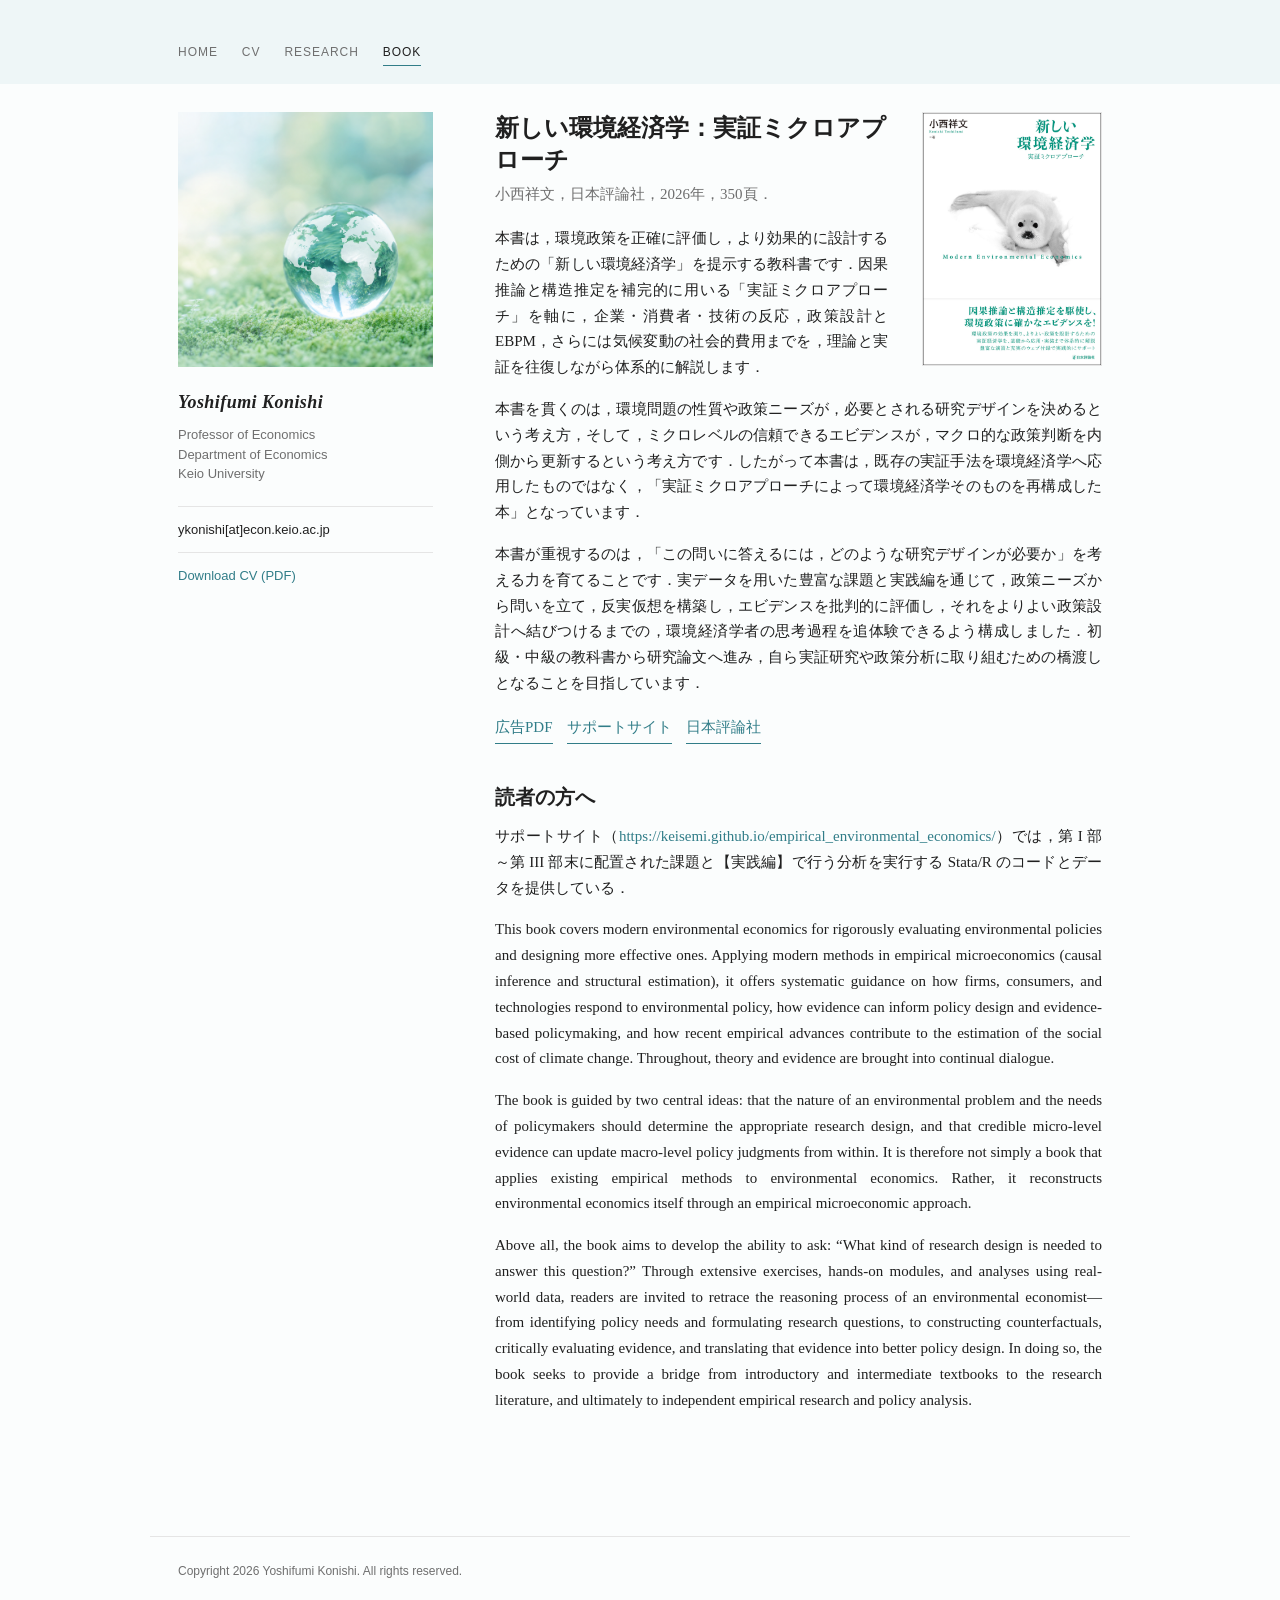
==== book.html @ 3ac6cdac "HP" ====
<!doctype html>
<html lang="ja">
<head>
  <meta charset="utf-8">
  <meta name="viewport" content="width=device-width, initial-scale=1">
  <title>Book | Yoshifumi Konishi</title>
  <meta name="description" content="新しい環境経済学: 実証ミクロアプローチ．小西祥文著．">
  <link rel="stylesheet" href="assets/styles.css">
</head>
<body>
  <header class="site-header">
    <div class="nav-wrap">
      <nav class="nav" aria-label="Main navigation">
        <a href="index.html">HOME</a>
        <a href="cv.html">CV</a>
        <a href="research.html">RESEARCH</a>
        <a href="book.html" aria-current="page">BOOK</a>
      </nav>
    </div>
  </header>

  <main class="page">
    <aside class="sidebar">
      <img class="portrait" src="assets/sidebar-globe-generated.png" alt="Glass globe on moss with a soft mint and light blue tone">
      <h1>Yoshifumi Konishi</h1>
      <p class="title">Professor of Economics<br>Department of Economics<br>Keio University</p>
      <div class="contact">
        ykonishi[at]econ.keio.ac.jp
      </div>
      <div class="quick-links">
        <a href="docs/CV_E.pdf">Download CV (PDF)</a>
      </div>
    </aside>

    <section class="content book-page">
      <div class="book-feature">
        <img class="book-cover" src="assets/mee-book-cover.jpg" alt="『新しい環境経済学』書影">
        <div>
          <h2 class="book-title">新しい環境経済学：実証ミクロアプローチ</h2>
          <p class="book-subtitle">小西祥文，日本評論社，2026年，350頁．</p>
          <p>本書は，環境政策を正確に評価し，より効果的に設計するための「新しい環境経済学」を提示する教科書です．因果推論と構造推定を補完的に用いる「実証ミクロアプローチ」を軸に，企業・消費者・技術の反応，政策設計とEBPM，さらには気候変動の社会的費用までを，理論と実証を往復しながら体系的に解説します．</p>
          <p>本書を貫くのは，環境問題の性質や政策ニーズが，必要とされる研究デザインを決めるという考え方，そして，ミクロレベルの信頼できるエビデンスが，マクロ的な政策判断を内側から更新するという考え方です．したがって本書は，既存の実証手法を環境経済学へ応用したものではなく，「実証ミクロアプローチによって環境経済学そのものを再構成した本」となっています．</p>
          <p>本書が重視するのは，「この問いに答えるには，どのような研究デザインが必要か」を考える力を育てることです．実データを用いた豊富な課題と実践編を通じて，政策ニーズから問いを立て，反実仮想を構築し，エビデンスを批判的に評価し，それをよりよい政策設計へ結びつけるまでの，環境経済学者の思考過程を追体験できるよう構成しました．初級・中級の教科書から研究論文へ進み，自ら実証研究や政策分析に取り組むための橋渡しとなることを目指しています．</p>
          <div class="book-actions">
            <a href="docs/mee-book-flyer.pdf">広告PDF</a>
            <a href="https://github.com/keisemi/empirical_environmental_economics">サポートサイト</a>
            <a href="https://www.nippyo.co.jp/shop">日本評論社</a>
          </div>
          <h3>読者の方へ</h3>
          <p>サポートサイト（<a href="https://keisemi.github.io/empirical_environmental_economics/">https://keisemi.github.io/empirical_environmental_economics/</a>）では，第 I 部～第 III 部末に配置された課題と【実践編】で行う分析を実行する Stata/R のコードとデータを提供している．</p>
          <p>This book covers modern environmental economics for rigorously evaluating environmental policies and designing more effective ones. Applying modern methods in empirical microeconomics (causal inference and structural estimation), it offers systematic guidance on how firms, consumers, and technologies respond to environmental policy, how evidence can inform policy design and evidence-based policymaking, and how recent empirical advances contribute to the estimation of the social cost of climate change. Throughout, theory and evidence are brought into continual dialogue.</p>
          <p>The book is guided by two central ideas: that the nature of an environmental problem and the needs of policymakers should determine the appropriate research design, and that credible micro-level evidence can update macro-level policy judgments from within. It is therefore not simply a book that applies existing empirical methods to environmental economics. Rather, it reconstructs environmental economics itself through an empirical microeconomic approach.</p>
          <p>Above all, the book aims to develop the ability to ask: “What kind of research design is needed to answer this question?” Through extensive exercises, hands-on modules, and analyses using real-world data, readers are invited to retrace the reasoning process of an environmental economist—from identifying policy needs and formulating research questions, to constructing counterfactuals, critically evaluating evidence, and translating that evidence into better policy design. In doing so, the book seeks to provide a bridge from introductory and intermediate textbooks to the research literature, and ultimately to independent empirical research and policy analysis.</p>
        </div>
      </div>
    </section>
  </main>

  <footer class="footer">Copyright 2026 Yoshifumi Konishi. All rights reserved.</footer>
</body>
</html>
---- assets/styles.css ----
:root {
  --serif-head: "Palatino Linotype", Palatino, "Book Antiqua", Georgia, serif;
  --ink: #202020;
  --muted: #6f6f6f;
  --line: #e5e5e5;
  --paper: #fbfdfd;
  --panel: #ffffff;
  --accent: #317d88;
  --accent-soft: #edf7f5;
  --mark: #556b72;
}

* {
  box-sizing: border-box;
}

body {
  margin: 0;
  color: var(--ink);
  background: var(--paper);
  font-family: "Avenir Next", Avenir, "Helvetica Neue", Helvetica, Arial, sans-serif;
  font-size: 15px;
  line-height: 1.72;
}

a {
  color: var(--accent);
  text-decoration: none;
}

a:hover {
  color: var(--mark);
  text-decoration: underline;
  text-underline-offset: 3px;
}

.site-header {
  background: #eef6f7;
}

.nav-wrap {
  max-width: 980px;
  margin: 0 auto;
  padding: 42px 28px 18px;
  display: flex;
  flex-direction: column;
  justify-content: space-between;
  align-items: flex-start;
  gap: 0;
}

.nav {
  display: flex;
  gap: 24px;
  font-size: 12px;
  text-transform: uppercase;
  letter-spacing: 0.08em;
}

.nav a {
  color: var(--muted);
  text-decoration: none;
  padding-bottom: 2px;
  border-bottom: 1px solid transparent;
}

.nav a[aria-current="page"],
.nav a:hover {
  color: var(--ink);
  border-bottom-color: var(--accent);
}

.page {
  max-width: 980px;
  margin: 0 auto;
  padding: 28px 28px 72px;
  display: grid;
  grid-template-columns: minmax(210px, 255px) minmax(0, 1fr);
  gap: 62px;
}

.sidebar {
  font-size: 13px;
  line-height: 1.5;
}

.portrait {
  width: 100%;
  max-width: 260px;
  aspect-ratio: 1 / 1;
  object-fit: cover;
  border: 0;
  display: block;
  margin-bottom: 24px;
  background: var(--accent-soft);
  box-shadow: none;
}

.sidebar h1 {
  font-family: var(--serif-head);
  font-size: 18px;
  line-height: 1.25;
  margin: 0 0 12px;
  font-style: italic;
  font-weight: 700;
  letter-spacing: 0.025em;
  text-transform: none;
}

.title {
  color: var(--muted);
  margin: 0 0 22px;
}

.contact,
.quick-links {
  border-top: 1px solid var(--line);
  padding-top: 13px;
  margin-top: 13px;
}

.quick-links {
  display: grid;
  gap: 8px;
}

.content {
  min-width: 0;
}

.eyebrow {
  color: var(--muted);
  font-size: 11px;
  font-weight: 500;
  text-transform: uppercase;
  letter-spacing: 0.12em;
  margin: 0 0 14px;
}

.content .page-heading {
  font-family: var(--serif-head);
  color: var(--ink);
  font-size: 30px;
  font-style: italic;
  font-weight: 700;
  letter-spacing: 0.01em;
  line-height: 1.35;
  text-transform: none;
  margin-bottom: 28px;
  text-align: center;
}

h2 {
  font-size: 27px;
  line-height: 1.35;
  font-weight: 300;
  margin: 0 0 22px;
}

h3 {
  font-size: 20px;
  letter-spacing: 0;
  text-transform: none;
  margin: 36px 0 10px;
  padding-bottom: 0;
  border-bottom: 0;
  font-weight: 300;
}

h4 {
  font-size: 17px;
  margin: 24px 0 6px;
  font-weight: 500;
}

p {
  margin: 0 0 16px;
}

.home-intro {
  margin-top: 0;
}

.lead {
  font-size: 15px;
  line-height: 1.75;
  color: var(--ink);
}

.note {
  color: var(--muted);
  font-size: 15px;
}

.meta-grid {
  display: grid;
  grid-template-columns: repeat(3, minmax(0, 1fr));
  gap: 18px;
  margin: 34px 0 36px;
}

.meta {
  background: #fafafa;
  border: 0;
  padding: 18px;
}

.meta strong {
  display: block;
  font-size: 11px;
  text-transform: uppercase;
  letter-spacing: 0.08em;
  color: var(--muted);
  margin-bottom: 5px;
  font-weight: 500;
}

.list {
  display: grid;
  gap: 16px;
}

.item {
  padding-bottom: 18px;
  border-bottom: 1px solid var(--line);
}

.item:last-child {
  border-bottom: 0;
}

.item-title {
  font-weight: 500;
}

.venue {
  font-style: italic;
}

.venue strong {
  font-weight: 600;
}

.research-list {
  gap: 15px;
}

.research-list .item {
  border-bottom: 0;
  padding-bottom: 4px;
  line-height: 1.45;
}

.research-list .item-title,
.paper-title {
  font-weight: 400;
}

.paper-authors,
.paper-meta {
  font-size: 13px;
  margin-top: 1px;
}

.paper-authors {
  color: var(--ink);
}

ul {
  margin: 0 0 18px 22px;
  padding: 0;
}

li {
  margin-bottom: 8px;
}

.cv-page li {
  font-size: 13px;
  margin-bottom: 3px;
}

.cv-page ul {
  margin-bottom: 14px;
}

.cv-page .note {
  font-size: 13px;
}

.cv-small {
  font-size: 13px;
}

.teaching-block {
  margin-bottom: 20px;
}

.teaching-block h4 {
  margin: 16px 0 6px;
}

.teaching-label {
  color: var(--muted);
  font-size: 13px;
  margin: 0 0 4px;
}

.compact li {
  margin-bottom: 4px;
}

.book-feature {
  display: flow-root;
  margin-bottom: 34px;
}

.book-page {
  font-family: "Yu Mincho", "YuMincho", "Hiragino Mincho ProN", "Hiragino Mincho Pro", "Times New Roman", serif;
  line-break: strict;
}

.book-page p:not(.book-subtitle) {
  text-align: justify;
  text-justify: inter-ideograph;
}

.book-cover {
  width: 180px;
  float: right;
  display: block;
  margin: 0 0 20px 34px;
  border: 1px solid var(--line);
}

.book-kicker {
  color: var(--muted);
  font-size: 12px;
  letter-spacing: 0.08em;
  text-transform: uppercase;
  margin: 0 0 8px;
}

.book-title {
  font-family: "Yu Gothic", YuGothic, Meiryo, "Helvetica Neue", Helvetica, Arial, sans-serif;
  font-size: 24px;
  line-height: 1.35;
  font-weight: 600;
  margin: 0 0 6px;
}

.book-page h3 {
  font-family: "Yu Gothic", YuGothic, Meiryo, "Helvetica Neue", Helvetica, Arial, sans-serif;
  font-weight: 600;
}

.book-subtitle {
  color: var(--muted);
  margin-bottom: 18px;
}

.book-actions {
  display: flex;
  flex-wrap: wrap;
  gap: 14px;
  margin-top: 18px;
  margin-bottom: 30px;
}

.book-actions a {
  border-bottom: 1px solid var(--accent);
  padding-bottom: 2px;
}

.footer {
  max-width: 980px;
  margin: 0 auto;
  padding: 24px 28px 42px;
  border-top: 1px solid var(--line);
  color: var(--muted);
  font-size: 12px;
}

@media (max-width: 760px) {
  .nav-wrap {
    align-items: flex-start;
    flex-direction: column;
    gap: 12px;
    padding-top: 30px;
  }

  .nav {
    flex-wrap: wrap;
    gap: 14px;
  }

  .page {
    grid-template-columns: 1fr;
    gap: 32px;
    padding-top: 32px;
  }

  .portrait {
    max-width: 100%;
  }

  .meta-grid {
    grid-template-columns: 1fr;
  }

  .book-feature {
    display: block;
  }

  .book-cover {
    float: none;
    width: 100%;
    max-width: 220px;
    margin: 0 0 22px;
  }

  h2 {
    font-size: 24px;
  }

  .lead {
    font-size: 15px;
  }
}
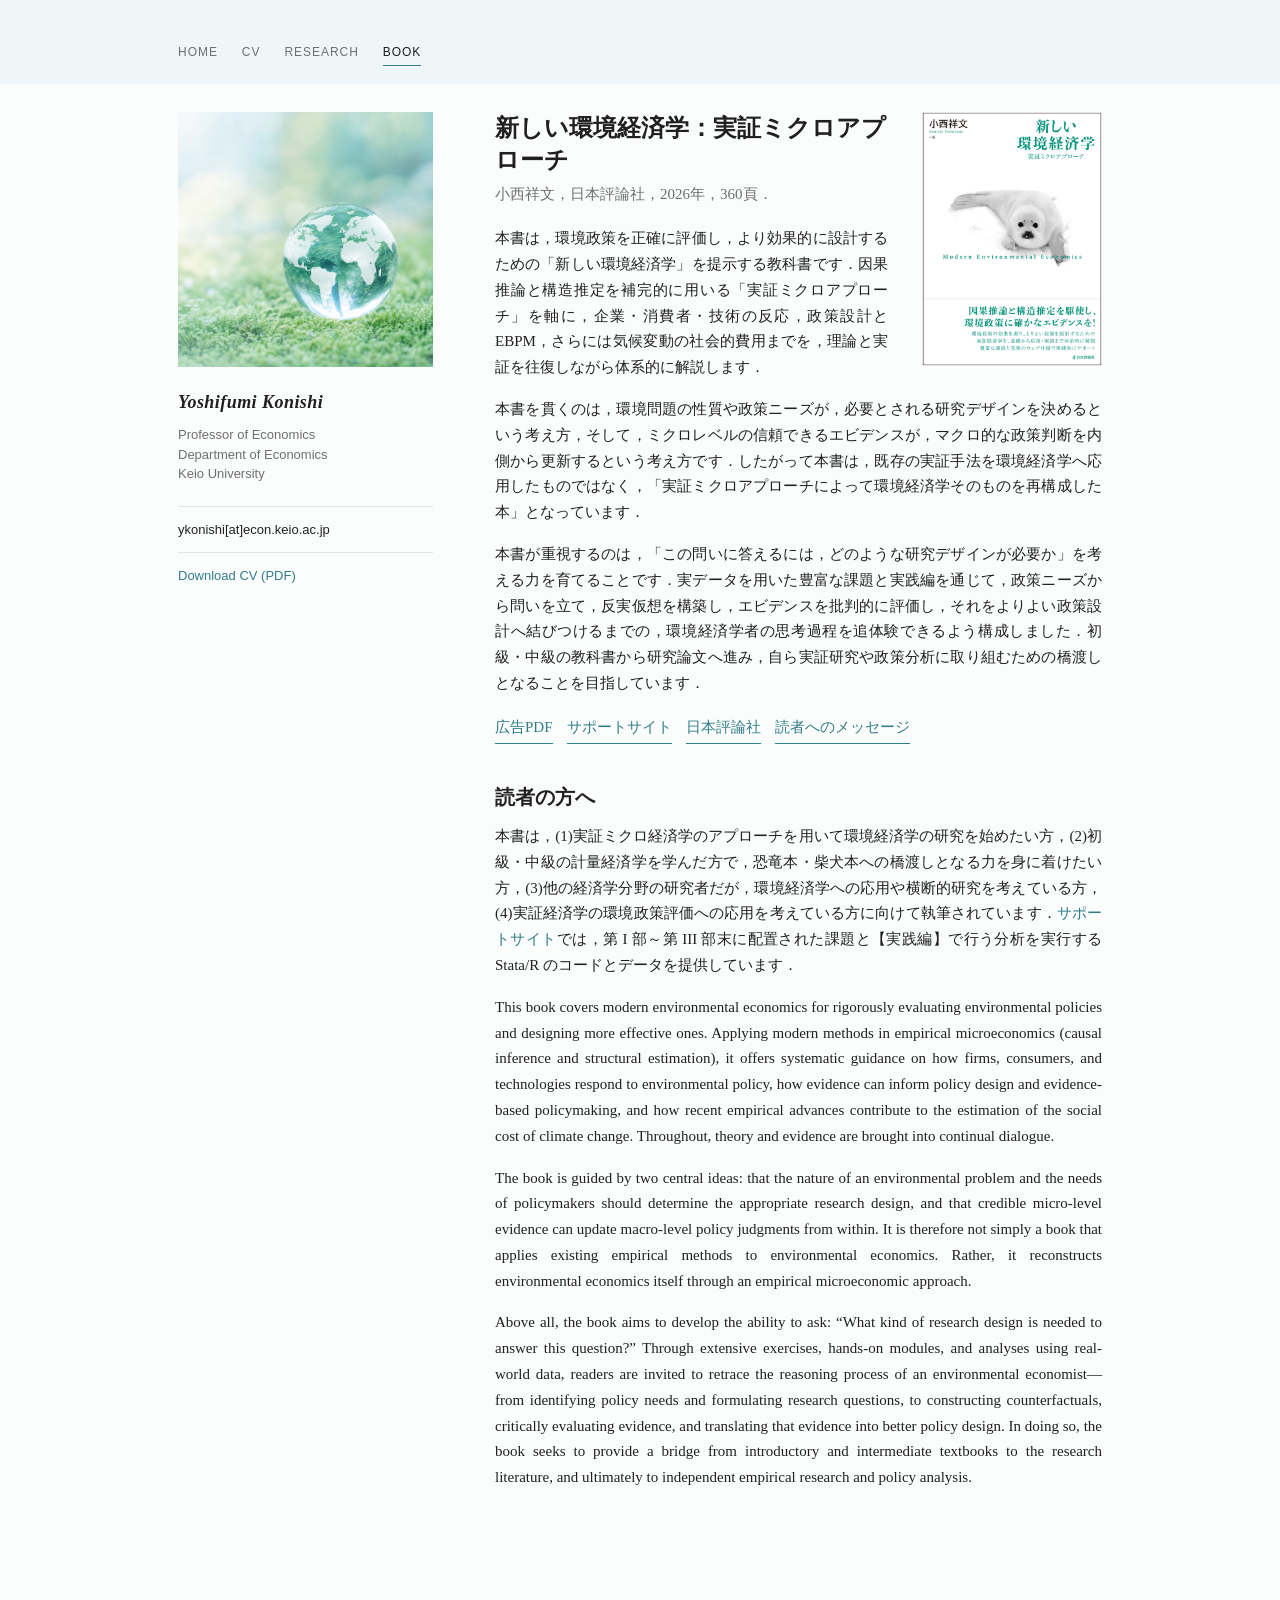
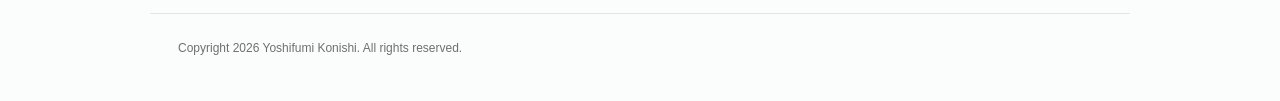
==== commit 8b6ec8e3: "Create book.html" ====
--- a/book.html
+++ b/book.html
@@ -5,7 +5,7 @@
   <meta name="viewport" content="width=device-width, initial-scale=1">
   <title>Book | Yoshifumi Konishi</title>
   <meta name="description" content="新しい環境経済学: 実証ミクロアプローチ．小西祥文著．">
-  <link rel="stylesheet" href="assets/styles.css">
+  <link rel="stylesheet" href="assets/styles.css?v=20260713">
 </head>
 <body>
   <header class="site-header">
@@ -34,20 +34,21 @@
 
     <section class="content book-page">
       <div class="book-feature">
-        <img class="book-cover" src="assets/mee-book-cover.jpg" alt="『新しい環境経済学』書影">
+        <img class="book-cover" src="assets/mee-book-cover.jpg" width="180" alt="『新しい環境経済学』書影">
         <div>
           <h2 class="book-title">新しい環境経済学：実証ミクロアプローチ</h2>
-          <p class="book-subtitle">小西祥文，日本評論社，2026年，350頁．</p>
+          <p class="book-subtitle">小西祥文，日本評論社，2026年，360頁．</p>
           <p>本書は，環境政策を正確に評価し，より効果的に設計するための「新しい環境経済学」を提示する教科書です．因果推論と構造推定を補完的に用いる「実証ミクロアプローチ」を軸に，企業・消費者・技術の反応，政策設計とEBPM，さらには気候変動の社会的費用までを，理論と実証を往復しながら体系的に解説します．</p>
           <p>本書を貫くのは，環境問題の性質や政策ニーズが，必要とされる研究デザインを決めるという考え方，そして，ミクロレベルの信頼できるエビデンスが，マクロ的な政策判断を内側から更新するという考え方です．したがって本書は，既存の実証手法を環境経済学へ応用したものではなく，「実証ミクロアプローチによって環境経済学そのものを再構成した本」となっています．</p>
           <p>本書が重視するのは，「この問いに答えるには，どのような研究デザインが必要か」を考える力を育てることです．実データを用いた豊富な課題と実践編を通じて，政策ニーズから問いを立て，反実仮想を構築し，エビデンスを批判的に評価し，それをよりよい政策設計へ結びつけるまでの，環境経済学者の思考過程を追体験できるよう構成しました．初級・中級の教科書から研究論文へ進み，自ら実証研究や政策分析に取り組むための橋渡しとなることを目指しています．</p>
           <div class="book-actions">
             <a href="docs/mee-book-flyer.pdf">広告PDF</a>
-            <a href="https://github.com/keisemi/empirical_environmental_economics">サポートサイト</a>
-            <a href="https://www.nippyo.co.jp/shop">日本評論社</a>
+            <a href="https://keisemi.github.io/empirical_environmental_economics/">サポートサイト</a>
+            <a href="https://www.nippyo.co.jp/shop/book/9781.html">日本評論社</a>
+            <a href="https://note.com/keisemi/n/n69c57474a173">読者へのメッセージ</a>
           </div>
           <h3>読者の方へ</h3>
-          <p>サポートサイト（<a href="https://keisemi.github.io/empirical_environmental_economics/">https://keisemi.github.io/empirical_environmental_economics/</a>）では，第 I 部～第 III 部末に配置された課題と【実践編】で行う分析を実行する Stata/R のコードとデータを提供している．</p>
+          <p>本書は，(1)実証ミクロ経済学のアプローチを用いて環境経済学の研究を始めたい方，(2)初級・中級の計量経済学を学んだ方で，恐竜本・柴犬本への橋渡しとなる力を身に着けたい方，(3)他の経済学分野の研究者だが，環境経済学への応用や横断的研究を考えている方，(4)実証経済学の環境政策評価への応用を考えている方に向けて執筆されています．<a href="https://keisemi.github.io/empirical_environmental_economics/">サポートサイト</a>では，第 I 部～第 III 部末に配置された課題と【実践編】で行う分析を実行する Stata/R のコードとデータを提供しています．</p>
           <p>This book covers modern environmental economics for rigorously evaluating environmental policies and designing more effective ones. Applying modern methods in empirical microeconomics (causal inference and structural estimation), it offers systematic guidance on how firms, consumers, and technologies respond to environmental policy, how evidence can inform policy design and evidence-based policymaking, and how recent empirical advances contribute to the estimation of the social cost of climate change. Throughout, theory and evidence are brought into continual dialogue.</p>
           <p>The book is guided by two central ideas: that the nature of an environmental problem and the needs of policymakers should determine the appropriate research design, and that credible micro-level evidence can update macro-level policy judgments from within. It is therefore not simply a book that applies existing empirical methods to environmental economics. Rather, it reconstructs environmental economics itself through an empirical microeconomic approach.</p>
           <p>Above all, the book aims to develop the ability to ask: “What kind of research design is needed to answer this question?” Through extensive exercises, hands-on modules, and analyses using real-world data, readers are invited to retrace the reasoning process of an environmental economist—from identifying policy needs and formulating research questions, to constructing counterfactuals, critically evaluating evidence, and translating that evidence into better policy design. In doing so, the book seeks to provide a bridge from introductory and intermediate textbooks to the research literature, and ultimately to independent empirical research and policy analysis.</p>
--- a/assets/styles.css
+++ b/assets/styles.css
@@ -32,6 +32,11 @@
   color: var(--mark);
   text-decoration: underline;
   text-underline-offset: 3px;
+}
+
+img {
+  max-width: 100%;
+  height: auto;
 }
 
 .site-header {
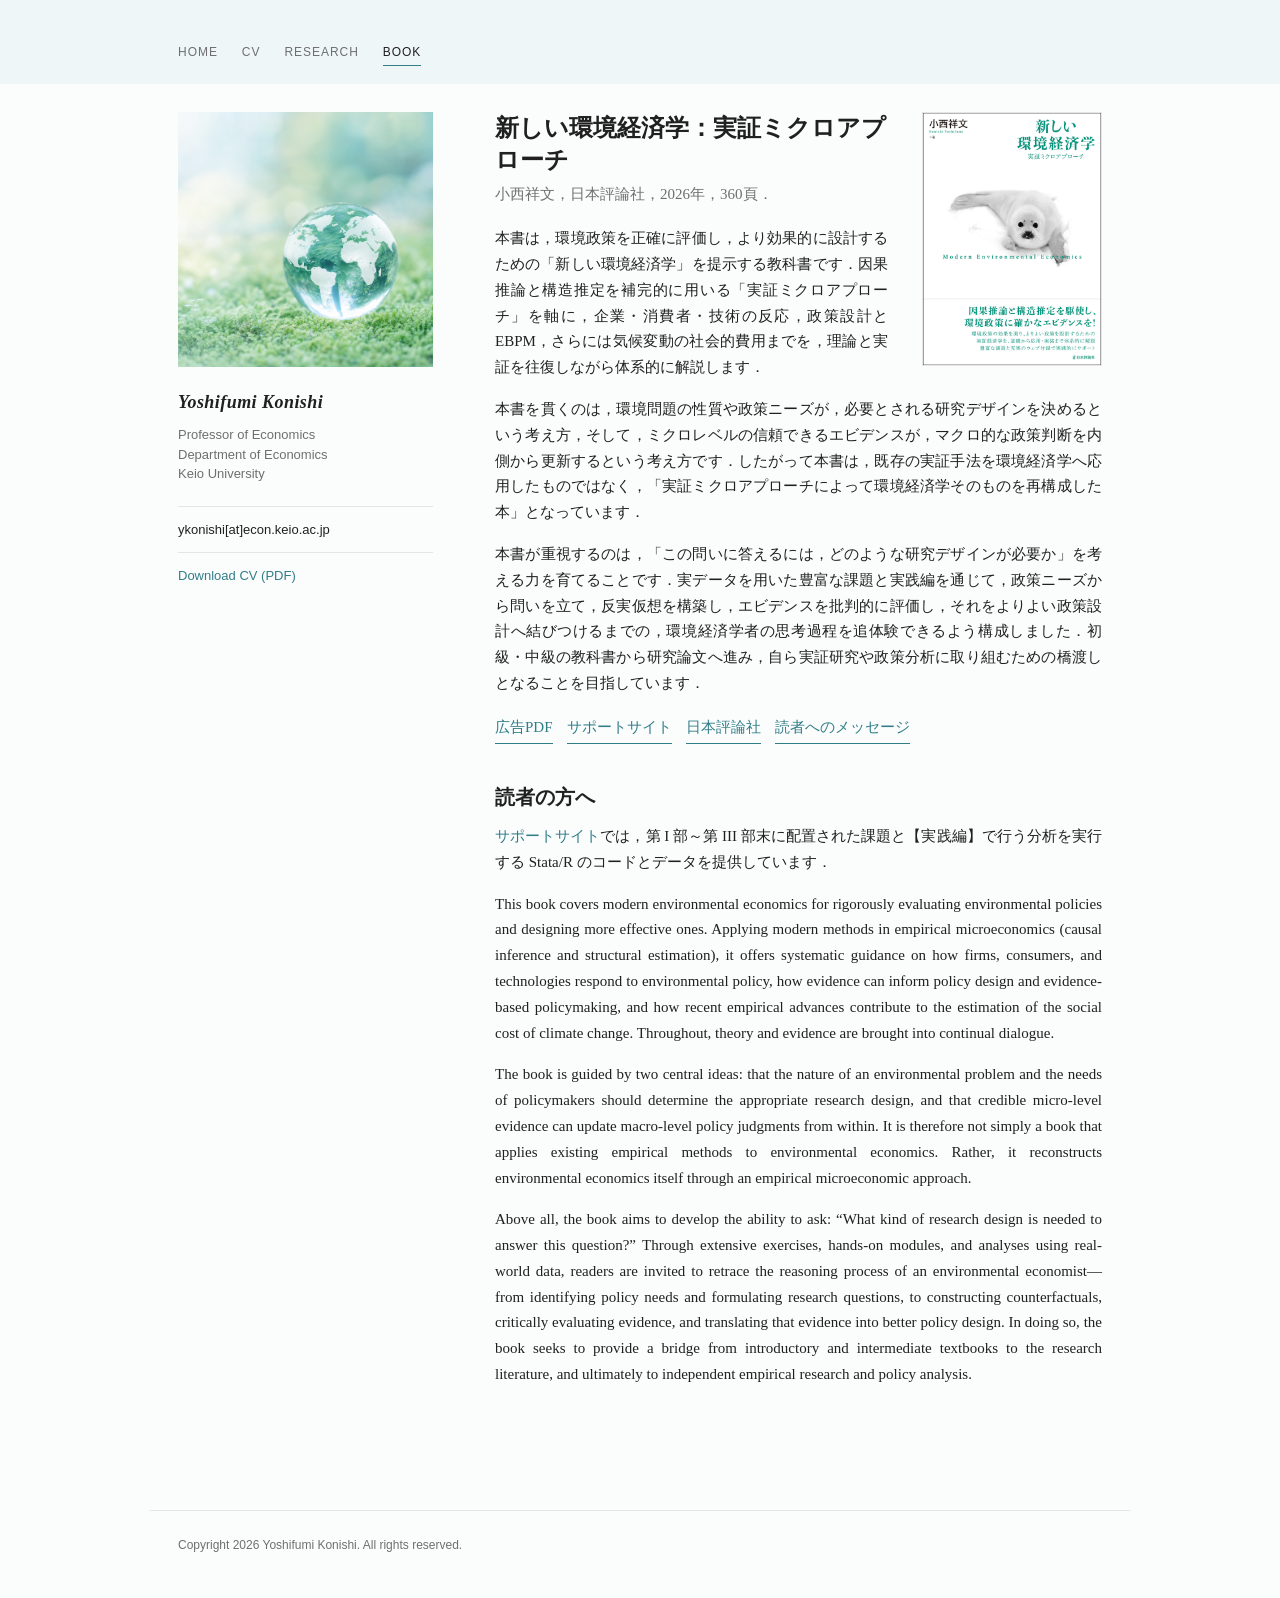
==== commit deb8cb63: "Update book subtitle and support site links" ====
--- a/book.html
+++ b/book.html
@@ -48,7 +48,7 @@
             <a href="https://note.com/keisemi/n/n69c57474a173">読者へのメッセージ</a>
           </div>
           <h3>読者の方へ</h3>
-          <p>本書は，(1)実証ミクロ経済学のアプローチを用いて環境経済学の研究を始めたい方，(2)初級・中級の計量経済学を学んだ方で，恐竜本・柴犬本への橋渡しとなる力を身に着けたい方，(3)他の経済学分野の研究者だが，環境経済学への応用や横断的研究を考えている方，(4)実証経済学の環境政策評価への応用を考えている方に向けて執筆されています．<a href="https://keisemi.github.io/empirical_environmental_economics/">サポートサイト</a>では，第 I 部～第 III 部末に配置された課題と【実践編】で行う分析を実行する Stata/R のコードとデータを提供しています．</p>
+          <p><a href="https://keisemi.github.io/empirical_environmental_economics/">サポートサイト</a>では，第 I 部～第 III 部末に配置された課題と【実践編】で行う分析を実行する Stata/R のコードとデータを提供しています．</p>
           <p>This book covers modern environmental economics for rigorously evaluating environmental policies and designing more effective ones. Applying modern methods in empirical microeconomics (causal inference and structural estimation), it offers systematic guidance on how firms, consumers, and technologies respond to environmental policy, how evidence can inform policy design and evidence-based policymaking, and how recent empirical advances contribute to the estimation of the social cost of climate change. Throughout, theory and evidence are brought into continual dialogue.</p>
           <p>The book is guided by two central ideas: that the nature of an environmental problem and the needs of policymakers should determine the appropriate research design, and that credible micro-level evidence can update macro-level policy judgments from within. It is therefore not simply a book that applies existing empirical methods to environmental economics. Rather, it reconstructs environmental economics itself through an empirical microeconomic approach.</p>
           <p>Above all, the book aims to develop the ability to ask: “What kind of research design is needed to answer this question?” Through extensive exercises, hands-on modules, and analyses using real-world data, readers are invited to retrace the reasoning process of an environmental economist—from identifying policy needs and formulating research questions, to constructing counterfactuals, critically evaluating evidence, and translating that evidence into better policy design. In doing so, the book seeks to provide a bridge from introductory and intermediate textbooks to the research literature, and ultimately to independent empirical research and policy analysis.</p>
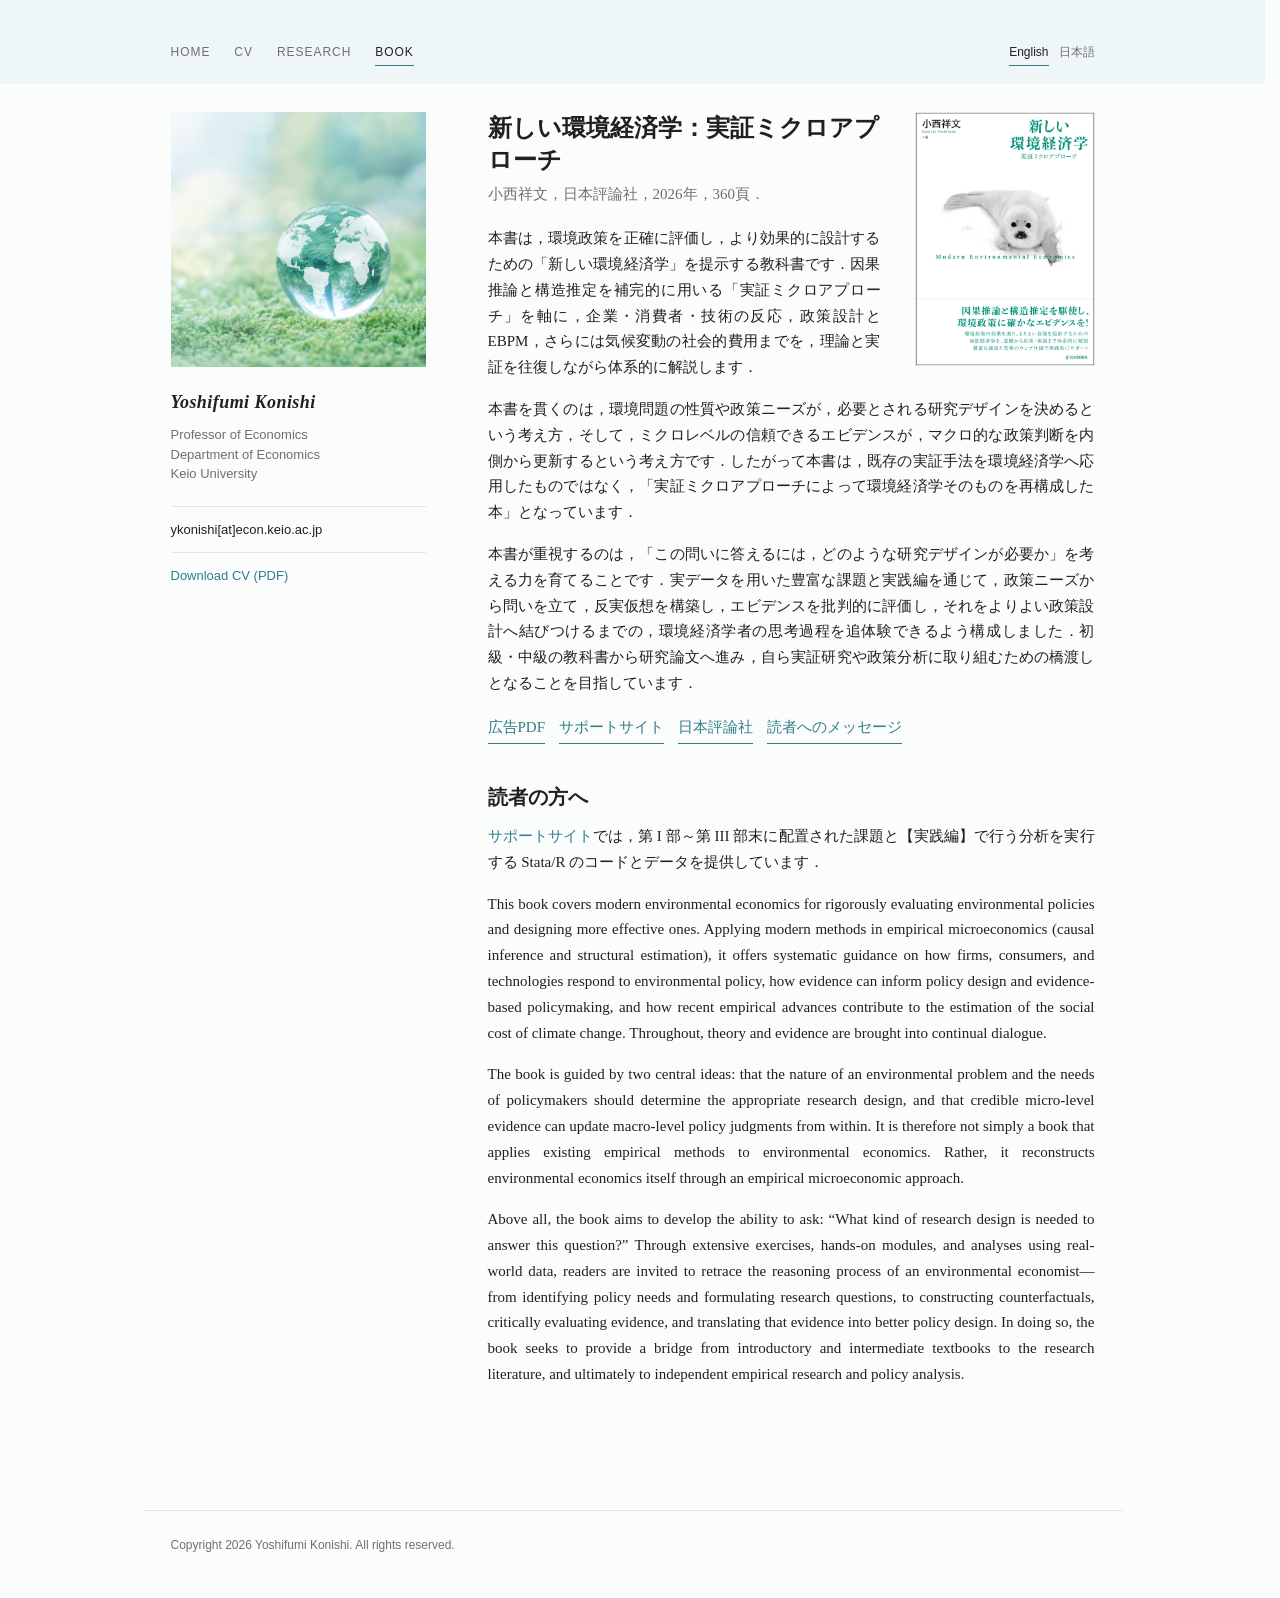
==== commit 199912aa: "Add JPN Website" ====
--- a/book.html
+++ b/book.html
@@ -5,7 +5,9 @@
   <meta name="viewport" content="width=device-width, initial-scale=1">
   <title>Book | Yoshifumi Konishi</title>
   <meta name="description" content="新しい環境経済学: 実証ミクロアプローチ．小西祥文著．">
-  <link rel="stylesheet" href="assets/styles.css?v=20260713">
+  <link rel="stylesheet" href="assets/styles.css?v=20261025">
+  <link rel="stylesheet" href="assets/bilingual.css?v=20261025-4">
+  <link rel="alternate" hreflang="ja" href="book-ja.html">
 </head>
 <body>
   <header class="site-header">
@@ -15,6 +17,10 @@
         <a href="cv.html">CV</a>
         <a href="research.html">RESEARCH</a>
         <a href="book.html" aria-current="page">BOOK</a>
+      </nav>
+      <nav class="language-switch" aria-label="Language">
+        <a href="book.html" lang="en" hreflang="en" aria-current="true">English</a>
+        <a href="book-ja.html" lang="ja" hreflang="ja">日本語</a>
       </nav>
     </div>
   </header>
--- a/assets/styles.css
+++ b/assets/styles.css
@@ -12,6 +12,16 @@
 
 * {
   box-sizing: border-box;
+}
+
+html {
+  scrollbar-gutter: stable;
+}
+
+@supports not (scrollbar-gutter: stable) {
+  html {
+    overflow-y: scroll;
+  }
 }
 
 body {
--- a/assets/bilingual.css
+++ b/assets/bilingual.css
@@ -0,0 +1,284 @@
+.nav-wrap {
+  flex-direction: row;
+  align-items: baseline;
+  gap: 18px;
+}
+
+.language-switch {
+  display: flex;
+  flex-shrink: 0;
+  gap: 10px;
+  font-family: "Yu Gothic", YuGothic, "Hiragino Kaku Gothic ProN", Meiryo, sans-serif;
+  font-size: 12px;
+  line-height: 1.72;
+  letter-spacing: 0;
+}
+
+.language-switch a {
+  color: var(--muted);
+  padding-bottom: 2px;
+  border-bottom: 1px solid transparent;
+  text-decoration: none;
+}
+
+.language-switch a[aria-current="true"],
+.language-switch a:hover {
+  color: var(--ink);
+  border-bottom-color: var(--accent);
+}
+
+.ja-site {
+  --ja-body-font: "Avenir Next", Avenir, "Helvetica Neue", Helvetica, Arial, "Yu Mincho", YuMincho, "Hiragino Mincho ProN", "Times New Roman", serif;
+  --ja-heading-font: "Avenir Next", Avenir, "Helvetica Neue", Helvetica, Arial, "Yu Gothic", YuGothic, "Hiragino Kaku Gothic ProN", Meiryo, sans-serif;
+  --en-body-font: "Avenir Next", Avenir, "Helvetica Neue", Helvetica, Arial, sans-serif;
+  font-family: var(--ja-body-font);
+  line-height: 1.85;
+  line-break: strict;
+  letter-spacing: 0;
+}
+
+.ja-site .nav,
+.ja-site .eyebrow {
+  font-family: var(--ja-heading-font);
+  letter-spacing: 0;
+}
+
+.ja-site .sidebar h1 {
+  font-family: "Yu Mincho", YuMincho, "Hiragino Mincho ProN", serif;
+  font-size: 21px;
+  font-style: normal;
+  font-weight: 600;
+  letter-spacing: 0;
+}
+
+.ja-site .content .page-heading {
+  font-family: var(--ja-heading-font);
+  font-size: 28px;
+  font-style: normal;
+  font-weight: 600;
+  letter-spacing: 0;
+}
+
+.ja-site .content .page-heading:lang(en) {
+  font-family: var(--serif-head);
+  font-size: 30px;
+  font-style: italic;
+  font-weight: 700;
+}
+
+.ja-site .nav a {
+  white-space: nowrap;
+}
+
+.ja-site h3 {
+  font-family: var(--ja-heading-font);
+  line-height: 1.6;
+  font-weight: 600;
+}
+
+.ja-site h4 {
+  font-family: var(--ja-heading-font);
+  font-size: 16px;
+  line-height: 1.6;
+}
+
+.ja-site :lang(en),
+.ja-site .english-list {
+  font-family: var(--en-body-font);
+}
+
+.ja-site .sidebar .title:lang(en) {
+  line-height: 1.5;
+}
+
+.ja-site .research-list .item {
+  line-height: 1.6;
+}
+
+.ja-site .research-list .item:lang(en) {
+  line-height: 1.45;
+}
+
+.ja-site li {
+  margin-bottom: 5px;
+  line-height: 1.7;
+}
+
+.ja-site .cv-page li {
+  margin-bottom: 2px;
+  line-height: 1.65;
+}
+
+.ja-site .policy-content {
+  font-size: 13px;
+  line-height: 1.65;
+  color: #555555;
+}
+
+.policy-content p {
+  margin-bottom: 10px;
+}
+
+.ja-site .policy-content li {
+  margin-bottom: 2px;
+  line-height: 1.6;
+}
+
+.ja-site .policy-content li p {
+  margin: 0;
+}
+
+.ja-site .paper-authors,
+.ja-site .paper-meta {
+  font-size: 13px;
+}
+
+.ja-site .cv-page .lead {
+  font-size: 13px;
+}
+
+.ja-site .content > :first-child {
+  margin-top: 0;
+}
+
+.ja-site .content a,
+.ja-site .contact,
+.ja-site .english-list {
+  overflow-wrap: anywhere;
+}
+
+.info-links {
+  flex-direction: column;
+  align-items: flex-start;
+  gap: 22px;
+  margin: 30px 0;
+}
+
+.archive-date {
+  color: var(--muted);
+  font-size: 13px;
+  margin-bottom: 22px;
+}
+
+.article-content > h3:first-child {
+  margin-top: 0;
+}
+
+.article-content img {
+  display: block;
+  width: auto;
+  max-width: 100%;
+  height: auto;
+  margin: 20px auto;
+}
+
+.article-content ol {
+  padding-left: 24px;
+}
+
+.article-content ul,
+.article-content ol {
+  margin-bottom: 18px;
+}
+
+.article-content blockquote {
+  margin: 20px 0;
+  padding-left: 18px;
+  border-left: 2px solid var(--line);
+}
+
+.article-content table {
+  width: 100%;
+  border-collapse: collapse;
+  font-size: 13px;
+}
+
+.article-content th,
+.article-content td {
+  padding: 8px;
+  text-align: left;
+  border-bottom: 1px solid var(--line);
+  overflow-wrap: anywhere;
+}
+
+.workshop-program,
+.workshop-archive {
+  margin-left: 24px;
+}
+
+.workshop-event {
+  margin-bottom: 22px;
+}
+
+.ja-site .workshop-event h4 {
+  margin: 0 0 5px;
+  font-size: 16px;
+  font-weight: 600;
+}
+
+.workshop-event > p {
+  margin-bottom: 6px;
+}
+
+.ja-site .workshop-archive li {
+  margin-bottom: 2px;
+  line-height: 1.6;
+}
+
+.workshop-archive li p,
+.workshop-archive li div {
+  margin: 0;
+}
+
+.workshop-archive ul {
+  margin-top: 6px;
+  margin-bottom: 0;
+}
+
+.ja-site .book-page {
+  font-family: var(--ja-body-font);
+  line-height: 1.85;
+}
+
+.ja-site .book-title,
+.ja-site .book-page h3 {
+  font-family: var(--ja-heading-font);
+}
+
+@media (max-width: 760px) {
+  .workshop-program,
+  .workshop-archive {
+    margin-left: 12px;
+  }
+
+  .nav-wrap {
+    flex-wrap: wrap;
+    gap: 12px 18px;
+  }
+
+  .language-switch {
+    margin-left: auto;
+  }
+
+  .ja-site .portrait {
+    max-width: 220px;
+  }
+
+  .ja-site .page {
+    gap: 32px;
+  }
+}
+
+@media (max-width: 420px) {
+  .nav-wrap {
+    gap: 10px;
+  }
+
+  .nav {
+    gap: 12px;
+  }
+
+  .language-switch {
+    gap: 8px;
+  }
+}
